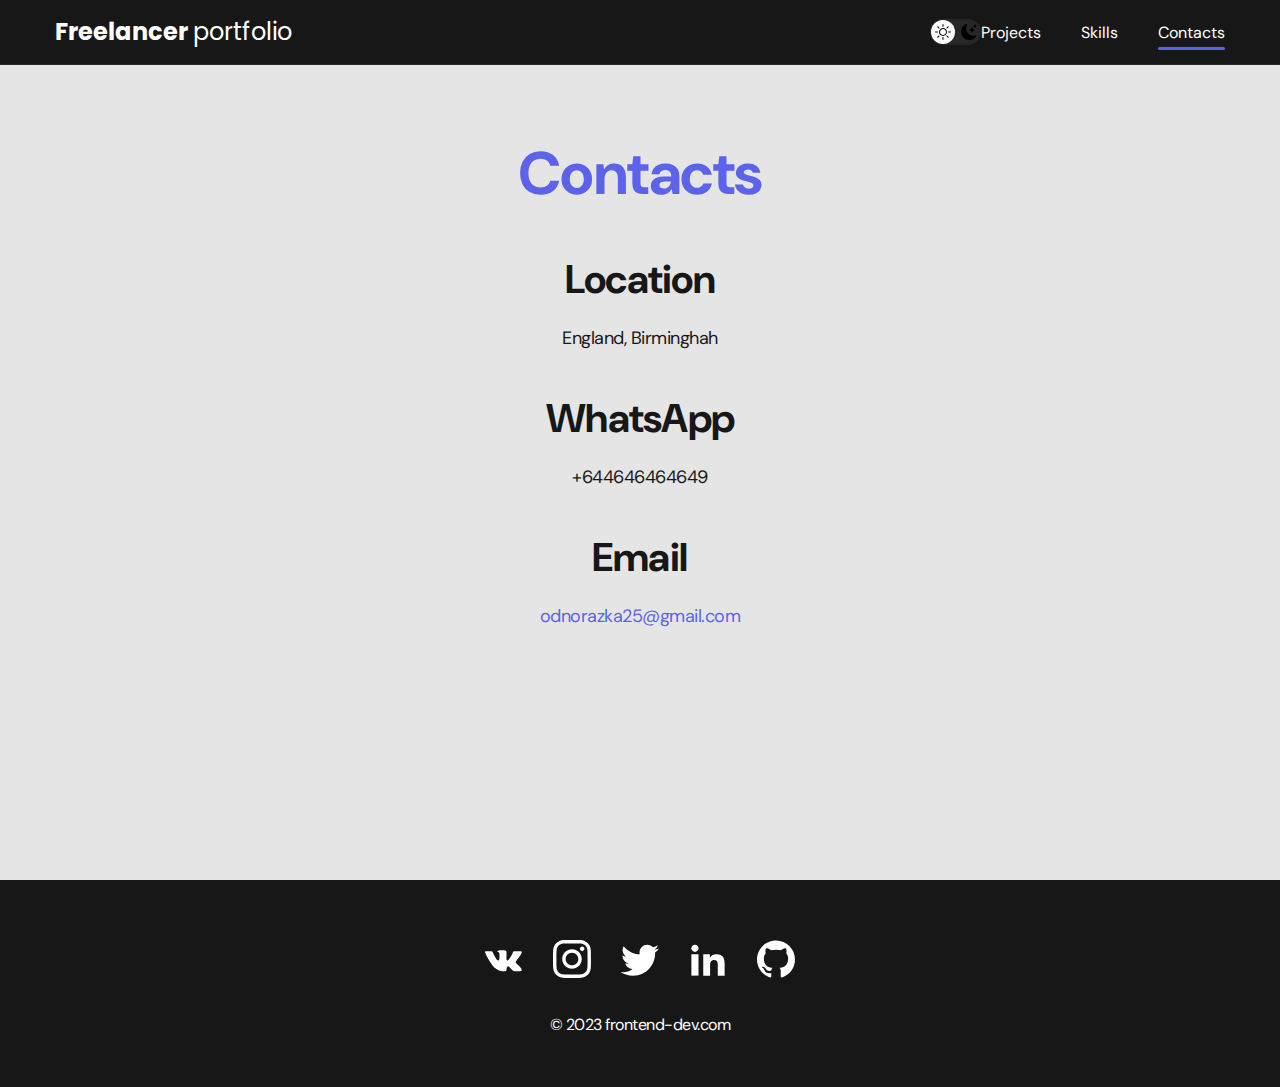
==== contacts.html @ e9ca7c25 "three-pages" ====
<!DOCTYPE html>
<html lang="en">
  <head>
    <meta charset="UTF-8" />
    <meta http-equiv="X-UA-Compatible" content="IE=edge" />
    <meta name="viewport" content="width=device-width, initial-scale=1.0" />
    <title>Contacts</title>
    <link rel="stylesheet" href="./css/style.css" />
  </head>
  <body>
    <header class="header">
      <nav class="nav">
        <div class="container">
          <div class="nav__row">
            <a class="nav__icon" href="/index.html">
              <span class="nav__icon nav__icon--left">Freelancer </span
              >portfolio</a
            >
            <button class="theme-btn" type="button">
              <img
                src="/images/theme-icons/white.svg"
                alt=""
                class="theme-btn__icon"
              />
              <img
                src="/images/theme-icons/moon.svg"
                alt=""
                class="theme-btn__icon"
              />
            </button>
            <ul class="nav__list">
              <li class="nav__item">
                <a class="nav__link" href="/projectPage.html">Projects</a>
              </li>
              <li class="nav__item">
                <a class="nav__link" href="/skills.html">Skills</a>
              </li>
              <li class="nav__item">
                <a class="nav__link nav__link--current" href="/contacts.html"
                  >Contacts</a
                >
              </li>
            </ul>
          </div>
        </div>
      </nav>
    </header>
    <main>
      <section class="contacts">
        <div class="container">
          <h1 class="section-title">Contacts</h1>
          <h2 class="section-title__point">Location</h2>
          <p class="section-title__text">England, Birminghah</p>
          <h3 class="section-title__point">WhatsApp</h3>
          <a href="tel:+644646464649" class="section-title__text"
            >+644646464649</a
          >
          <h3 class="section-title__point">Email</h3>
          <a
            href="mailto:odnorazka25@gmail.com"
            class="section-title__text section-title__text--color"
          >
            odnorazka25@gmail.com
          </a>
        </div>
      </section>
    </main>
    <footer class="footer">
      <ul class="footer-socials-list">
        <li class="footer-socials-list__item">
          <a href="#" class="footer-socials-list__link">
            <svg class="footer-socials-list__icon" width="38" height="38">
              <use href="./images/symbol-defs.svg#icon-vk"></use>
            </svg>
          </a>
        </li>
        <li class="footer-socials-list__item">
          <a href="#" class="footer-socials-list__link">
            <svg class="footer-socials-list__icon" width="38" height="38">
              <use href="./images/symbol-defs.svg#icon-instagram"></use>
            </svg>
          </a>
        </li>
        <li class="footer-socials-list__item">
          <a href="#" class="footer-socials-list__link">
            <svg class="footer-socials-list__icon" width="38" height="38">
              <use href="./images/symbol-defs.svg#icon-twitter"></use>
            </svg>
          </a>
        </li>
        <li class="footer-socials-list__item">
          <a href="#" class="footer-socials-list__link">
            <svg class="footer-socials-list__icon" width="38" height="38">
              <use href="./images/symbol-defs.svg#icon-linkedin2"></use>
            </svg>
          </a>
        </li>
        <li class="footer-socials-list__item">
          <a href="#" class="footer-socials-list__link">
            <svg class="footer-socials-list__icon" width="38" height="38">
              <use href="./images/symbol-defs.svg#icon-github"></use>
            </svg>
          </a>
        </li>
      </ul>
      <p class="footer__year">© 2023 frontend-dev.com</p>
    </footer>
  </body>
</html>
---- css/style.css ----
@import "./reset.css";
@import url("https://fonts.googleapis.com/css2?family=DM+Sans:wght@400;500;700&family=Poppins:wght@400;500;700&display=swap");

/* font-family: 'DM Sans', sans-serif;
font-family: 'Poppins', sans-serif; */

:root {
  /* colors */
  --dark-bg-color-text: #171718;
  --white-bg-color: #e5e5e5;
  --title-color-btn: #5c62ec;
  --white-color: #ffffff;

  /* fonts */
}

html,
body {
  font-family: "DM Sans", sans-serif;
  letter-spacing: -0.5px;
}
.container {
  margin: 0 auto;
  padding: 0 15px;
  max-width: 1200px;
}

.header {
  background-color: var(--dark-bg-color-text);
}

.nav {
  border-bottom: 1px solid #26292d;
  letter-spacing: normal;
}
.nav__row {
  display: flex;
  align-items: center;
  justify-content: flex-end;
}

.nav__icon {
  margin-right: auto;
  padding-top: 20px;
  padding-bottom: 20px;
  color: var(--white-color);
  font-family: "Poppins";
  font-style: normal;
  font-weight: 400;
  font-size: 24px;
  line-height: 1;
}
.nav__icon--left {
  font-weight: 700;
}

.nav__list {
  display: flex;
  gap: 40px;
}

.nav__item {
  padding-top: 20px;
  padding-bottom: 20px;
}
/* .nav__item:not(:last-child) {
  margin-right: 40px;
} */

.nav__link {
  position: relative;
  padding-top: 20px;
  padding-bottom: 20px;
  color: var(--white-color);
  transition: opacity 250ms cubic-bezier(0.4, 0, 0.2, 1);
}
.nav__link:hover {
  opacity: 0.8;
}

.nav__link--current::after {
  content: "";
  border-radius: 2px;
  position: absolute;
  margin-top: 4px;
  display: block;
  width: 100%;
  height: 3px;
  background-color: var(--title-color-btn);
}

@media screen and (max-width: 768px) {
  .nav__link--current::after {
    display: none;
  }
}

.hero {
  padding-top: 180px;
  padding-bottom: 240px;
  background-color: var(--dark-bg-color-text);
  background-image: url(/images/abstract.png);
  background-size: auto;
  background-position: center center;
  background-repeat: no-repeat;
}
.hero__wrap {
  text-align: center;
  margin: 0 auto;

  max-width: 630px;
}

.hero__title {
  font-style: normal;
  font-weight: 700;
  font-size: 60px;
  line-height: 84px;
  color: #fafafa;
}

.hero__name {
  color: var(--title-color-btn);
}
.hero__title--small {
  font-size: 40px;
  line-height: 56px;
}

.hero__bottom {
  margin-top: 20px;
  font-weight: 500;
  color: var(--white-color);
  font-size: 18px;
  line-height: 24px;
}

.button {
  padding: 12px 28px;
  margin-top: 40px;
  min-width: 160px;
  border-radius: 5px;
  font-weight: 500;
  font-size: 16px;
  line-height: 24px;
  color: var(--white-color);
  background-color: var(--title-color-btn);
  transition: opacity 250ms cubic-bezier(0.4, 0, 0.2, 1);
}

.button:hover {
  opacity: 0.8;
}
.button:active {
  position: relative;
  top: 1px;
}

.projects {
  background-color: var(--white-bg-color);
  padding-top: 75px;
  padding-bottom: 70px;
}

.projects__title {
  margin-bottom: 60px;
  font-weight: 700;
  font-size: 60px;
  line-height: 78px;
  text-align: center;
  color: #5c62ec;
}
.projects__list {
  display: flex;
  justify-content: center;
  flex-wrap: wrap;
  gap: 30px;
}

.projects__item {
  flex-basis: calc((100% - 60px) / 3);
}

.thumb {
  box-shadow: 0 1px 2px rgba(0, 0, 0, 0.15);
  transition: box-shadow 0.3s ease-in-out;
  border-radius: 10px;
  overflow: hidden;
  min-width: 370px;
}
.thumb:hover {
  box-shadow: 0 5px 15px rgba(0, 0, 0, 0.3);
}
.projects-wrap__name {
  text-align: center;
  border-bottom-left-radius: 10px;
  border-bottom-right-radius: 10px;
  background-color: var(--white-color);
  padding: 15px 0 25px 0;
  font-weight: 700;
  font-size: 24px;
  line-height: 31px;

  color: #171718;
}

.footer {
  padding-top: 60px;
  padding-bottom: 50px;
  background-color: var(--dark-bg-color-text);
}

.footer-socials-list {
  display: flex;
  justify-content: center;
}

.footer-socials-list__item:not(:last-child) {
  margin-right: 30px;
}

.footer-socials-list__link {
  /* width: 100%;
  height: 100%;
  border-radius: 50%; */
  color: var(--white-color);
  /* transition: background-color 250ms cubic-bezier(0.4, 0, 0.2, 1); */
}

.footer-socials-list__icon {
  fill: var(--white-color);
  /* fill: currentColor; */
}

.footer__year {
  margin-top: 30px;
  color: var(--white-color);
  font-weight: 400;
  font-size: 16px;
  line-height: 24px;
  text-align: center;
}

/* Skills__CSS */

.skills {
  background-color: var(--white-bg-color);

  padding-top: 70px;
  padding-bottom: 360px;
}

.section-title {
  font-weight: 700;
  font-size: 60px;
  line-height: 78px;

  text-align: center;

  color: #5c62ec;
}

.section-title__point {
  font-weight: 700;
  font-size: 40px;
  line-height: 52px;

  text-align: center;
  margin-top: 40px;
  color: var(--dark-bg-color-text);
}

.section-title__text {
  display: block;
  margin: 0 auto;
  width: 571px;
  font-weight: 400;
  font-size: 18px;
  line-height: 27px;
  margin-top: 20px;
  text-align: center;

  color: var(--dark-bg-color-text);
}
.section-title__text--color {
  color: var(--title-color-btn);
}

.contacts {
  background-color: var(--white-bg-color);

  padding-top: 70px;
  padding-bottom: 250px;
}

.project {
  padding: 70px 0;
  background-color: var(--white-bg-color);
}
.project-details {
  /* text-align: center; */
  display: flex;
  flex-direction: column;
  /* align-items: center; */
}

.project-ditals__cover {
  max-width: 100%;
  margin-top: 40px;
  box-shadow: (0px 5px 35px rgba(0, 0, 0, 0.25));
  border-radius: 10px;
}

.project-ditales__descript {
  margin: 40px 30px;
  font-weight: 700;
  font-size: 24px;
  line-height: 31px;

  text-align: center;
}

.buton-outline {
  margin: 0 auto;
  font-weight: 500;
  font-size: 16px;
  line-height: 0.15;
  border: 1px solid #000000;
  border-radius: 5px;
  max-width: 169px;
  display: flex;
  column-gap: 10px;
  align-items: center;
  background-color: var(--white-color);
  padding: 12px 20px;
  transition: opacity 250ms cubic-bezier(0.4, 0, 0.2, 1);
}
.buton-outline:hover {
  opacity: 0.8;
}
.buton-outline:active {
  color: var(--dark-bg-color-text);
  position: relative;
  top: 1px;
}

.theme-btn {
  margin-left: 15px;
  display: flex;
  position: relative;

  width: 51px;
  height: 26px;
  background-color: #272727;
  border-radius: 50px;
}

.theme-btn__icon {
  position: relative;

  padding: 5px;
}

.theme-btn::before {
  content: "";
  position: absolute;
  top: 1px;
  left: 1px;

  border-radius: 50%;
  display: block;
  width: 24px;
  height: 24px;
  background-color: var(--white-color);
  transition: transform 250ms cubic-bezier(0.4, 0, 0.2, 1);
}

.theme-btn--active::before {
  transform: translateX(26px);
}

.hamburger {
  display: none;
  cursor: pointer;
}

.bar {
  display: block;
  width: 25px;
  height: 3px;
  margin: 5px auto;
  transition: all 250ms cubic-bezier(0.4, 0, 0.2, 1);

  background-color: var(--white-color);
}
@media screen and (max-width: 768px) {
  .hamburger {
    display: block;
  }
}
.hamburger--active .bar:nth-child(2) {
  opacity: 0;
}
.hamburger--active .bar:nth-child(1) {
  transform: translateY(8px) rotate(45deg);
}
.hamburger--active .bar:nth-child(3) {
  transform: translateY(-8px) rotate(-45deg);
}

@media screen and (max-width: 768px) {
  .nav__list {
    position: fixed;
    left: -100%;
    top: 70px;
    flex-direction: column;
    background-color: var(--dark-bg-color-text);
    width: 100%;
    text-align: center;
    transition: 250ms cubic-bezier(0.4, 0, 0.2, 1);
  }
}

@media screen and (max-width: 768px) {
  .nav__item {
    margin: 16px 0;
    padding: 0;
  }
}

.nav__list--active {
  left: 0;
}
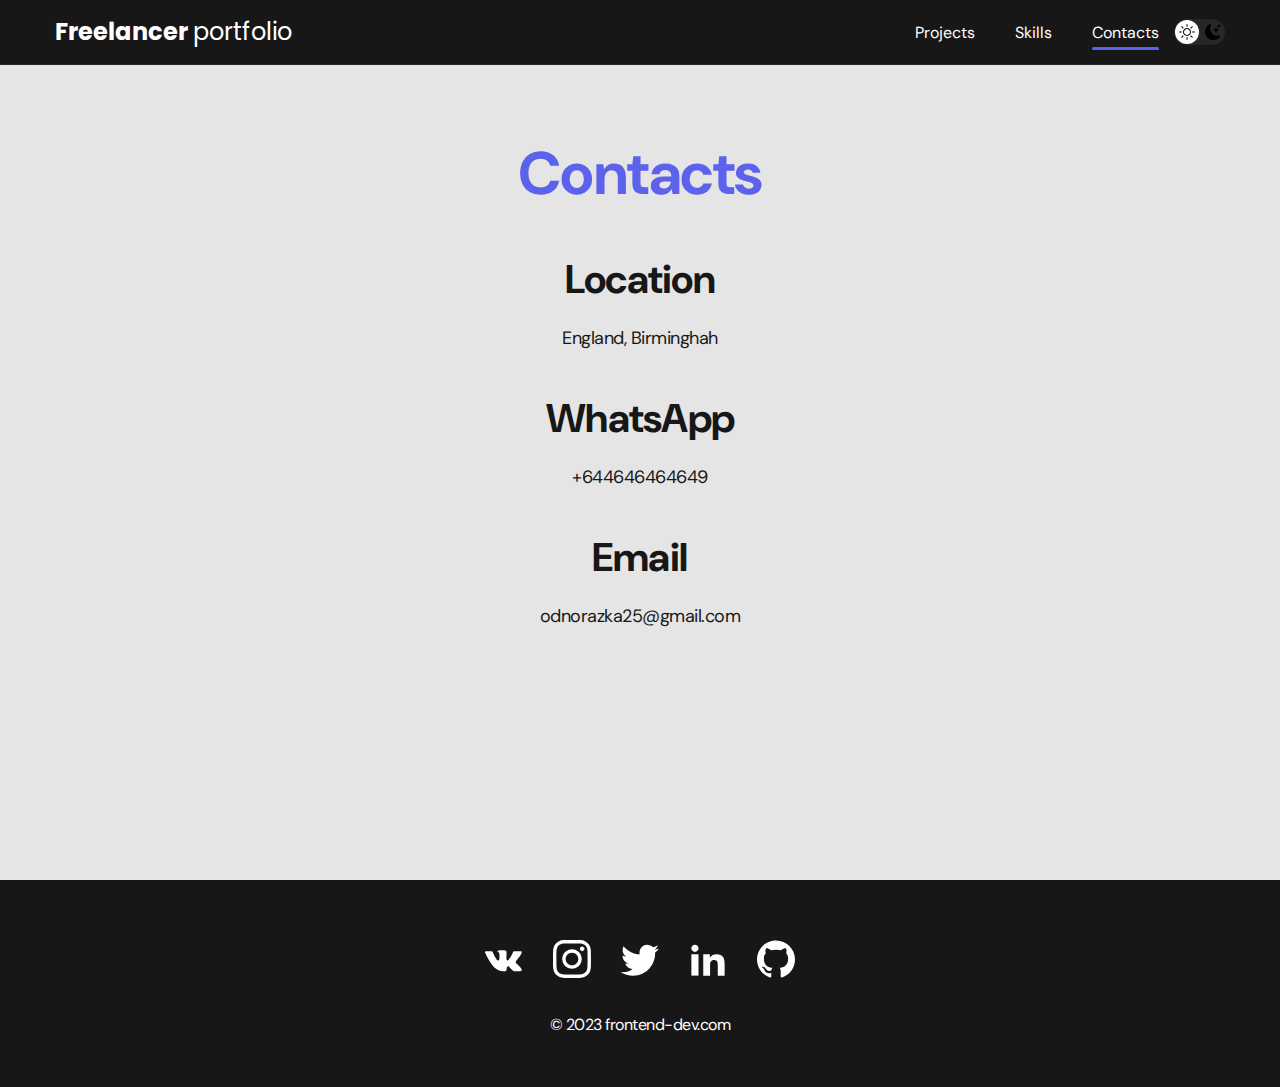
==== commit f769a0e9: "dark-theme" ====
--- a/contacts.html
+++ b/contacts.html
@@ -16,18 +16,7 @@
               <span class="nav__icon nav__icon--left">Freelancer </span
               >portfolio</a
             >
-            <button class="theme-btn" type="button">
-              <img
-                src="/images/theme-icons/white.svg"
-                alt=""
-                class="theme-btn__icon"
-              />
-              <img
-                src="/images/theme-icons/moon.svg"
-                alt=""
-                class="theme-btn__icon"
-              />
-            </button>
+
             <ul class="nav__list">
               <li class="nav__item">
                 <a class="nav__link" href="/projectPage.html">Projects</a>
@@ -41,6 +30,23 @@
                 >
               </li>
             </ul>
+            <div class="hamburger">
+              <span class="bar"></span>
+              <span class="bar"></span>
+              <span class="bar"></span>
+            </div>
+            <button class="theme-btn" type="button">
+              <img
+                src=".//images/theme-icons/white.svg"
+                alt=""
+                class="theme-btn__icon"
+              />
+              <img
+                src=".//images/theme-icons/moon.svg"
+                alt=""
+                class="theme-btn__icon"
+              />
+            </button>
           </div>
         </div>
       </nav>
@@ -105,5 +111,6 @@
       </ul>
       <p class="footer__year">© 2023 frontend-dev.com</p>
     </footer>
+    <script src="/script.js"></script>
   </body>
 </html>
--- a/css/style.css
+++ b/css/style.css
@@ -6,18 +6,36 @@
 
 :root {
   /* colors */
-  --dark-bg-color-text: #171718;
-  --white-bg-color: #e5e5e5;
-  --title-color-btn: #5c62ec;
+  --dark-main-color: #171718;
+  --white-main-color: #e5e5e5;
+  --accent-color: #5c62ec;
   --white-color: #ffffff;
 
-  /* fonts */
+  --dark-theme-bg-color: #212121;
+  --dark-theme-title: #ffffff;
+
+  /* whiteTheme */
+  --section-title: var(--accent-color);
+  --bcg-color: var(--white-main-color);
+  --title-color: var(--accent-color);
+  --text-color: var(--dark-main-color);
+
+  /* darkTheme */
+}
+
+.dark-theme {
+  --section-title: var(--white-color);
+  --bcg-color: var(--dark-theme-bg-color);
+  --title-color: var(--white-color);
+  --text-color: var(--white-color);
 }
 
 html,
 body {
   font-family: "DM Sans", sans-serif;
   letter-spacing: -0.5px;
+  background-color: var(--bcg-color);
+  color: var(--text-color);
 }
 .container {
   margin: 0 auto;
@@ -26,7 +44,7 @@
 }
 
 .header {
-  background-color: var(--dark-bg-color-text);
+  background-color: var(--dark-main-color);
 }
 
 .nav {
@@ -86,7 +104,7 @@
   display: block;
   width: 100%;
   height: 3px;
-  background-color: var(--title-color-btn);
+  background-color: var(--accent-color);
 }
 
 @media screen and (max-width: 768px) {
@@ -98,7 +116,7 @@
 .hero {
   padding-top: 180px;
   padding-bottom: 240px;
-  background-color: var(--dark-bg-color-text);
+  background-color: var(--dark-main-color);
   background-image: url(/images/abstract.png);
   background-size: auto;
   background-position: center center;
@@ -120,7 +138,7 @@
 }
 
 .hero__name {
-  color: var(--title-color-btn);
+  color: var(--accent-color);
 }
 .hero__title--small {
   font-size: 40px;
@@ -144,7 +162,7 @@
   font-size: 16px;
   line-height: 24px;
   color: var(--white-color);
-  background-color: var(--title-color-btn);
+  background-color: var(--accent-color);
   transition: opacity 250ms cubic-bezier(0.4, 0, 0.2, 1);
 }
 
@@ -157,7 +175,7 @@
 }
 
 .projects {
-  background-color: var(--white-bg-color);
+  background-color: var(--bcg-color);
   padding-top: 75px;
   padding-bottom: 70px;
 }
@@ -168,7 +186,7 @@
   font-size: 60px;
   line-height: 78px;
   text-align: center;
-  color: #5c62ec;
+  color: var(--section-title);
 }
 .projects__list {
   display: flex;
@@ -207,7 +225,7 @@
 .footer {
   padding-top: 60px;
   padding-bottom: 50px;
-  background-color: var(--dark-bg-color-text);
+  background-color: var(--dark-main-color);
 }
 
 .footer-socials-list {
@@ -244,7 +262,7 @@
 /* Skills__CSS */
 
 .skills {
-  background-color: var(--white-bg-color);
+  /* background-color: var(--white-bg-color); */
 
   padding-top: 70px;
   padding-bottom: 360px;
@@ -257,7 +275,7 @@
 
   text-align: center;
 
-  color: #5c62ec;
+  color: var(--title-color);
 }
 
 .section-title__point {
@@ -267,7 +285,7 @@
 
   text-align: center;
   margin-top: 40px;
-  color: var(--dark-bg-color-text);
+  color: var(--text-color);
 }
 
 .section-title__text {
@@ -280,14 +298,14 @@
   margin-top: 20px;
   text-align: center;
 
-  color: var(--dark-bg-color-text);
+  color: var(--text-color);
 }
 .section-title__text--color {
-  color: var(--title-color-btn);
+  color: var(--text-color);
 }
 
 .contacts {
-  background-color: var(--white-bg-color);
+  /* background-color: var(--white-bg-color); */
 
   padding-top: 70px;
   padding-bottom: 250px;
@@ -295,7 +313,7 @@
 
 .project {
   padding: 70px 0;
-  background-color: var(--white-bg-color);
+  /* background-color: var(--white-bg-color); */
 }
 .project-details {
   /* text-align: center; */
